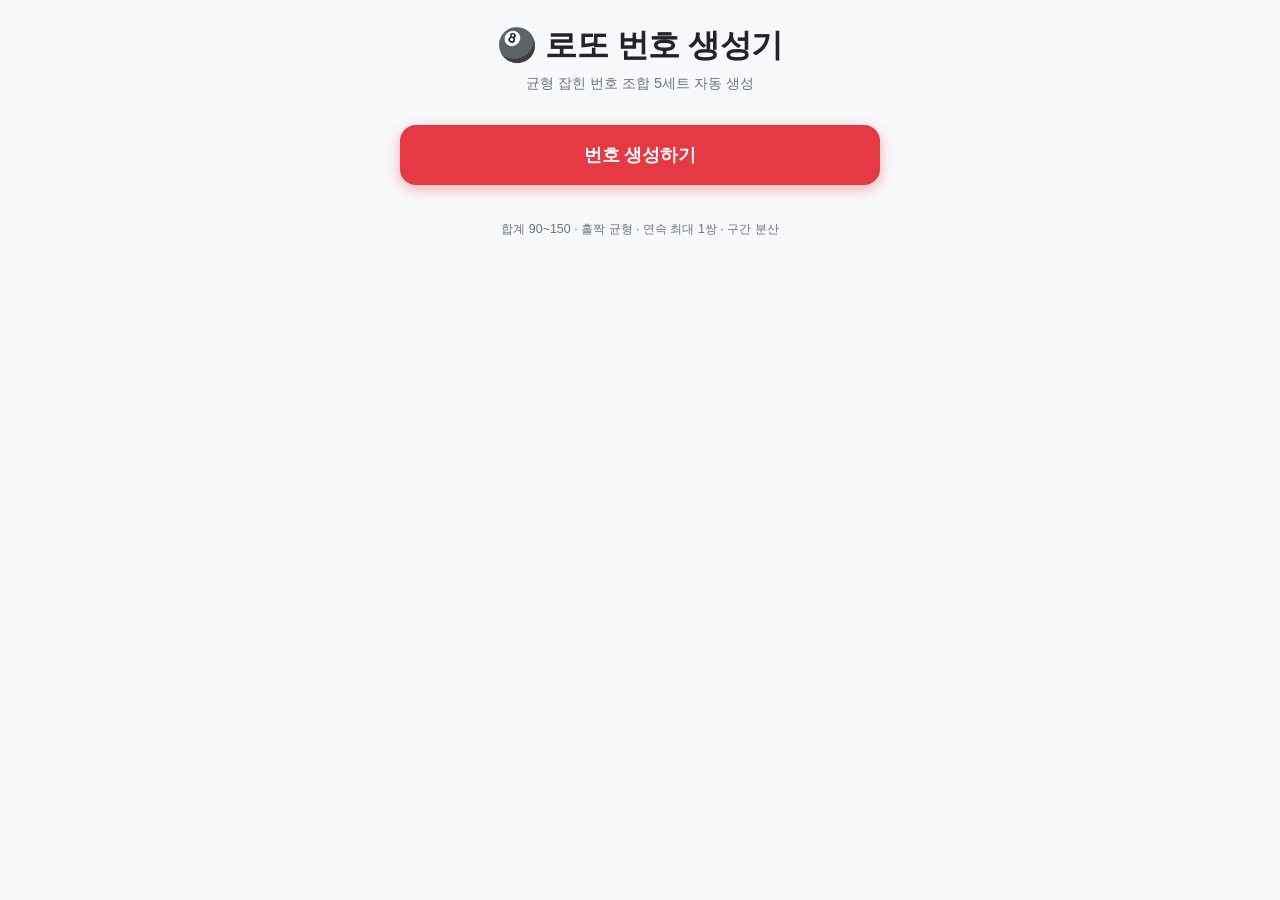
==== index.html @ da5956ac "모바일 친화적 로또 번호 생성기 웹 앱 구현 Python 로직을 JavaScript로 변환하고, 반응형 UI와 번호대별 색상 볼 디자인 적용  Co-Authored-By: Clau" ====
<!DOCTYPE html>
<html lang="ko">
<head>
  <meta charset="UTF-8" />
  <meta name="viewport" content="width=device-width, initial-scale=1.0" />
  <title>로또 번호 생성기</title>
  <link rel="stylesheet" href="style.css" />
</head>
<body>
  <div class="container">
    <header>
      <h1>🎱 로또 번호 생성기</h1>
      <p class="subtitle">균형 잡힌 번호 조합 5세트 자동 생성</p>
    </header>

    <main>
      <button id="generateBtn" class="btn-generate">번호 생성하기</button>

      <section id="results" class="results hidden">
        <div id="sets"></div>
        <button id="regenerateBtn" class="btn-regenerate">↺ 다시 생성</button>
      </section>
    </main>

    <footer>
      <p>합계 90~150 · 홀짝 균형 · 연속 최대 1쌍 · 구간 분산</p>
    </footer>
  </div>
  <script src="main.js"></script>
</body>
</html>
---- style.css ----
*, *::before, *::after {
  box-sizing: border-box;
  margin: 0;
  padding: 0;
}

:root {
  --primary: #e63946;
  --primary-dark: #c1121f;
  --bg: #f8f9fa;
  --card-bg: #ffffff;
  --text: #212529;
  --muted: #6c757d;
  --radius: 16px;
  --shadow: 0 4px 20px rgba(0, 0, 0, 0.08);
}

body {
  font-family: -apple-system, BlinkMacSystemFont, 'Segoe UI', Roboto, sans-serif;
  background: var(--bg);
  color: var(--text);
  min-height: 100vh;
  display: flex;
  align-items: flex-start;
  justify-content: center;
  padding: 24px 16px 40px;
}

.container {
  width: 100%;
  max-width: 480px;
}

header {
  text-align: center;
  margin-bottom: 32px;
}

h1 {
  font-size: clamp(1.6rem, 5vw, 2rem);
  font-weight: 800;
  letter-spacing: -0.5px;
  color: var(--text);
}

.subtitle {
  margin-top: 6px;
  font-size: 0.9rem;
  color: var(--muted);
}

.btn-generate {
  display: block;
  width: 100%;
  padding: 18px;
  background: var(--primary);
  color: #fff;
  border: none;
  border-radius: var(--radius);
  font-size: 1.1rem;
  font-weight: 700;
  cursor: pointer;
  transition: background 0.2s, transform 0.1s;
  box-shadow: 0 4px 14px rgba(230, 57, 70, 0.4);
}

.btn-generate:hover {
  background: var(--primary-dark);
}

.btn-generate:active {
  transform: scale(0.98);
}

.hidden {
  display: none;
}

.results {
  margin-top: 28px;
}

.set-card {
  background: var(--card-bg);
  border-radius: var(--radius);
  box-shadow: var(--shadow);
  padding: 20px;
  margin-bottom: 16px;
  animation: slideUp 0.3s ease both;
}

.set-card:nth-child(1) { animation-delay: 0.05s; }
.set-card:nth-child(2) { animation-delay: 0.10s; }
.set-card:nth-child(3) { animation-delay: 0.15s; }
.set-card:nth-child(4) { animation-delay: 0.20s; }
.set-card:nth-child(5) { animation-delay: 0.25s; }

@keyframes slideUp {
  from { opacity: 0; transform: translateY(16px); }
  to   { opacity: 1; transform: translateY(0); }
}

.set-label {
  font-size: 0.78rem;
  font-weight: 700;
  color: var(--primary);
  text-transform: uppercase;
  letter-spacing: 1px;
  margin-bottom: 14px;
}

.balls {
  display: flex;
  flex-wrap: wrap;
  gap: 10px;
}

.ball {
  width: 48px;
  height: 48px;
  border-radius: 50%;
  display: flex;
  align-items: center;
  justify-content: center;
  font-weight: 800;
  font-size: 1rem;
  color: #fff;
  flex-shrink: 0;
}

/* 로또 번호대별 색상 */
.ball.r1  { background: #f4a628; } /* 1-10  노랑 */
.ball.r2  { background: #4b89dc; } /* 11-20 파랑 */
.ball.r3  { background: #e63946; } /* 21-30 빨강 */
.ball.r4  { background: #666;    } /* 31-40 회색 */
.ball.r5  { background: #5cb85c; } /* 41-45 초록 */

.set-meta {
  margin-top: 12px;
  font-size: 0.78rem;
  color: var(--muted);
  display: flex;
  gap: 12px;
  flex-wrap: wrap;
}

.btn-regenerate {
  display: block;
  width: 100%;
  margin-top: 8px;
  padding: 14px;
  background: transparent;
  color: var(--primary);
  border: 2px solid var(--primary);
  border-radius: var(--radius);
  font-size: 1rem;
  font-weight: 700;
  cursor: pointer;
  transition: background 0.2s, color 0.2s;
}

.btn-regenerate:hover {
  background: var(--primary);
  color: #fff;
}

footer {
  text-align: center;
  margin-top: 36px;
  font-size: 0.78rem;
  color: var(--muted);
}
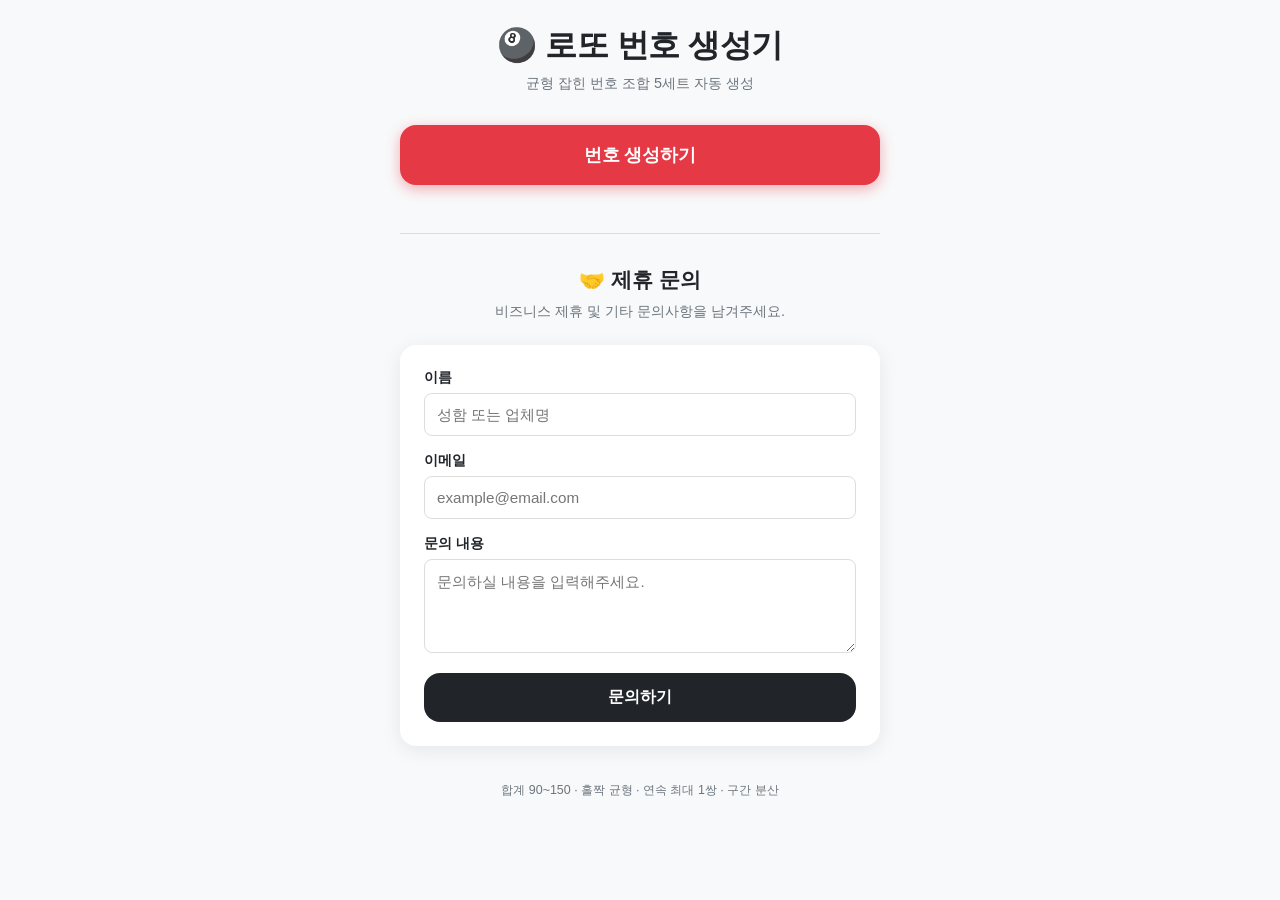
==== commit cf78b3da: "feat: add Formspree partnership inquiry form" ====
--- a/index.html
+++ b/index.html
@@ -22,6 +22,26 @@
       </section>
     </main>
 
+    <section class="inquiry-section">
+      <h3>🤝 제휴 문의</h3>
+      <p class="inquiry-desc">비즈니스 제휴 및 기타 문의사항을 남겨주세요.</p>
+      <form action="https://formspree.io/f/xpqbjagz" method="POST" class="inquiry-form">
+        <div class="form-group">
+          <label for="name">이름</label>
+          <input type="text" id="name" name="name" placeholder="성함 또는 업체명" required />
+        </div>
+        <div class="form-group">
+          <label for="email">이메일</label>
+          <input type="email" id="email" name="email" placeholder="example@email.com" required />
+        </div>
+        <div class="form-group">
+          <label for="message">문의 내용</label>
+          <textarea id="message" name="message" rows="4" placeholder="문의하실 내용을 입력해주세요." required></textarea>
+        </div>
+        <button type="submit" class="btn-submit">문의하기</button>
+      </form>
+    </section>
+
     <footer>
       <p>합계 90~150 · 홀짝 균형 · 연속 최대 1쌍 · 구간 분산</p>
     </footer>
--- a/style.css
+++ b/style.css
@@ -170,3 +170,76 @@
   font-size: 0.78rem;
   color: var(--muted);
 }
+
+/* 제휴 문의 섹션 스타일 */
+.inquiry-section {
+  margin-top: 48px;
+  padding-top: 32px;
+  border-top: 1px solid #ddd;
+}
+
+.inquiry-section h3 {
+  font-size: 1.3rem;
+  margin-bottom: 8px;
+  text-align: center;
+}
+
+.inquiry-desc {
+  font-size: 0.9rem;
+  color: var(--muted);
+  text-align: center;
+  margin-bottom: 24px;
+}
+
+.inquiry-form {
+  background: var(--card-bg);
+  padding: 24px;
+  border-radius: var(--radius);
+  box-shadow: var(--shadow);
+}
+
+.form-group {
+  margin-bottom: 16px;
+}
+
+.form-group label {
+  display: block;
+  font-size: 0.85rem;
+  font-weight: 600;
+  margin-bottom: 6px;
+  color: var(--text);
+}
+
+.form-group input,
+.form-group textarea {
+  width: 100%;
+  padding: 12px;
+  border: 1px solid #ddd;
+  border-radius: 8px;
+  font-family: inherit;
+  font-size: 0.95rem;
+  transition: border-color 0.2s;
+}
+
+.form-group input:focus,
+.form-group textarea:focus {
+  outline: none;
+  border-color: var(--primary);
+}
+
+.btn-submit {
+  width: 100%;
+  padding: 14px;
+  background: var(--text);
+  color: #fff;
+  border: none;
+  border-radius: var(--radius);
+  font-size: 1rem;
+  font-weight: 700;
+  cursor: pointer;
+  transition: opacity 0.2s;
+}
+
+.btn-submit:hover {
+  opacity: 0.9;
+}
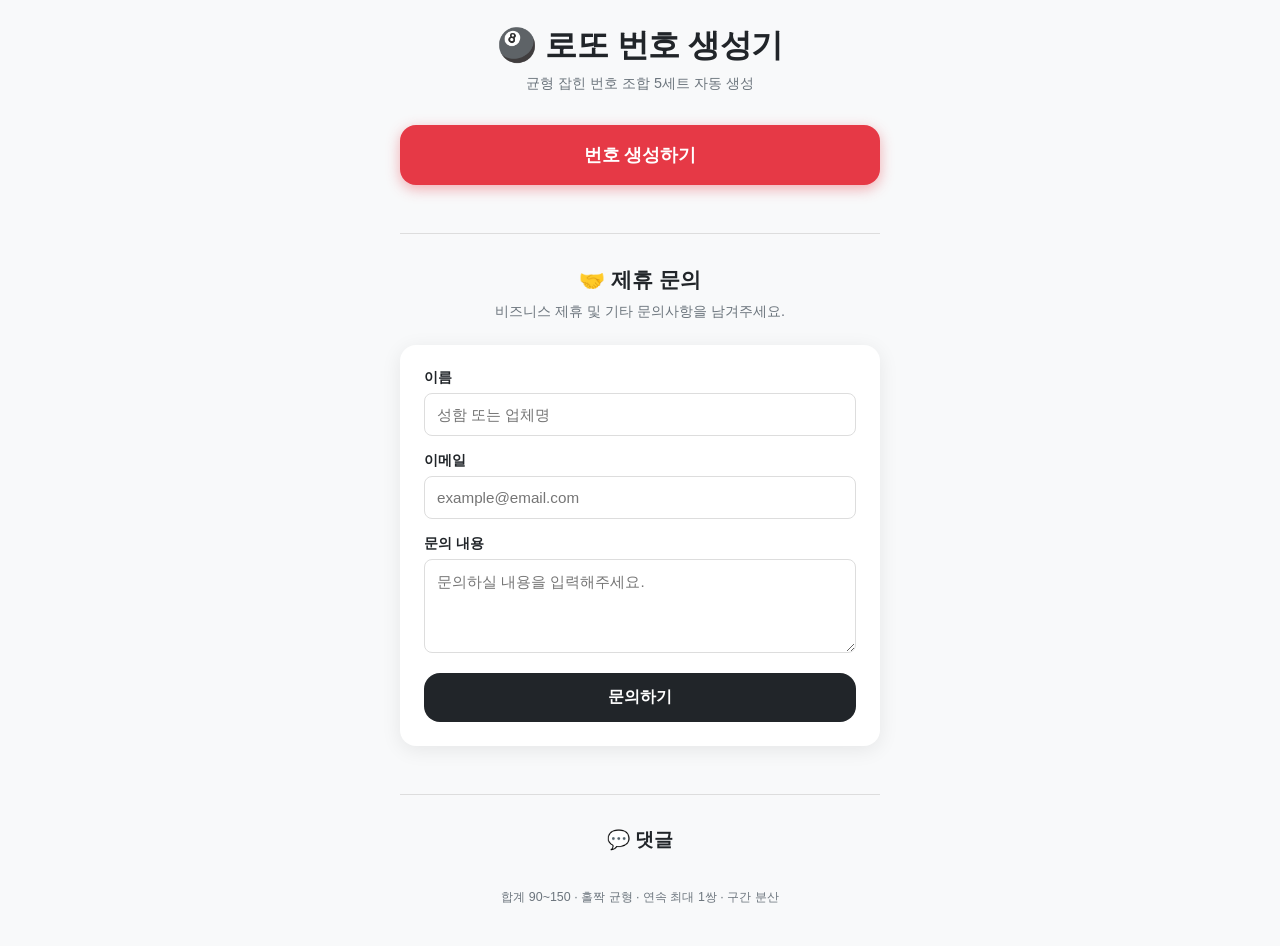
==== commit 32807212: "feat: add Disqus comments section" ====
--- a/index.html
+++ b/index.html
@@ -42,6 +42,29 @@
       </form>
     </section>
 
+    <section class="comments-section" style="margin-top: 48px; padding-top: 32px; border-top: 1px solid #ddd;">
+      <h3 style="text-align: center; margin-bottom: 24px;">💬 댓글</h3>
+      <div id="disqus_thread"></div>
+      <script>
+          /**
+          *  RECOMMENDED CONFIGURATION VARIABLES: EDIT AND UNCOMMENT THE SECTION BELOW TO INSERT DYNAMIC VALUES FROM YOUR PLATFORM OR CMS.
+          *  LEARN WHY DEFINING THESE VARIABLES IS IMPORTANT: https://disqus.com/admin/universalcode/#configuration-variables    */
+          /*
+          var disqus_config = function () {
+          this.page.url = PAGE_URL;  // Replace PAGE_URL with your page's canonical URL variable
+          this.page.identifier = PAGE_IDENTIFIER; // Replace PAGE_IDENTIFIER with your page's unique identifier variable
+          };
+          */
+          (function() { // DON'T EDIT BELOW THIS LINE
+          var d = document, s = d.createElement('script');
+          s.src = 'https://productbuilder-dyw90mxwxh.disqus.com/embed.js';
+          s.setAttribute('data-timestamp', +new Date());
+          (d.head || d.body).appendChild(s);
+          })();
+      </script>
+      <noscript>Please enable JavaScript to view the <a href="https://disqus.com/?ref_noscript">comments powered by Disqus.</a></noscript>
+    </section>
+
     <footer>
       <p>합계 90~150 · 홀짝 균형 · 연속 최대 1쌍 · 구간 분산</p>
     </footer>
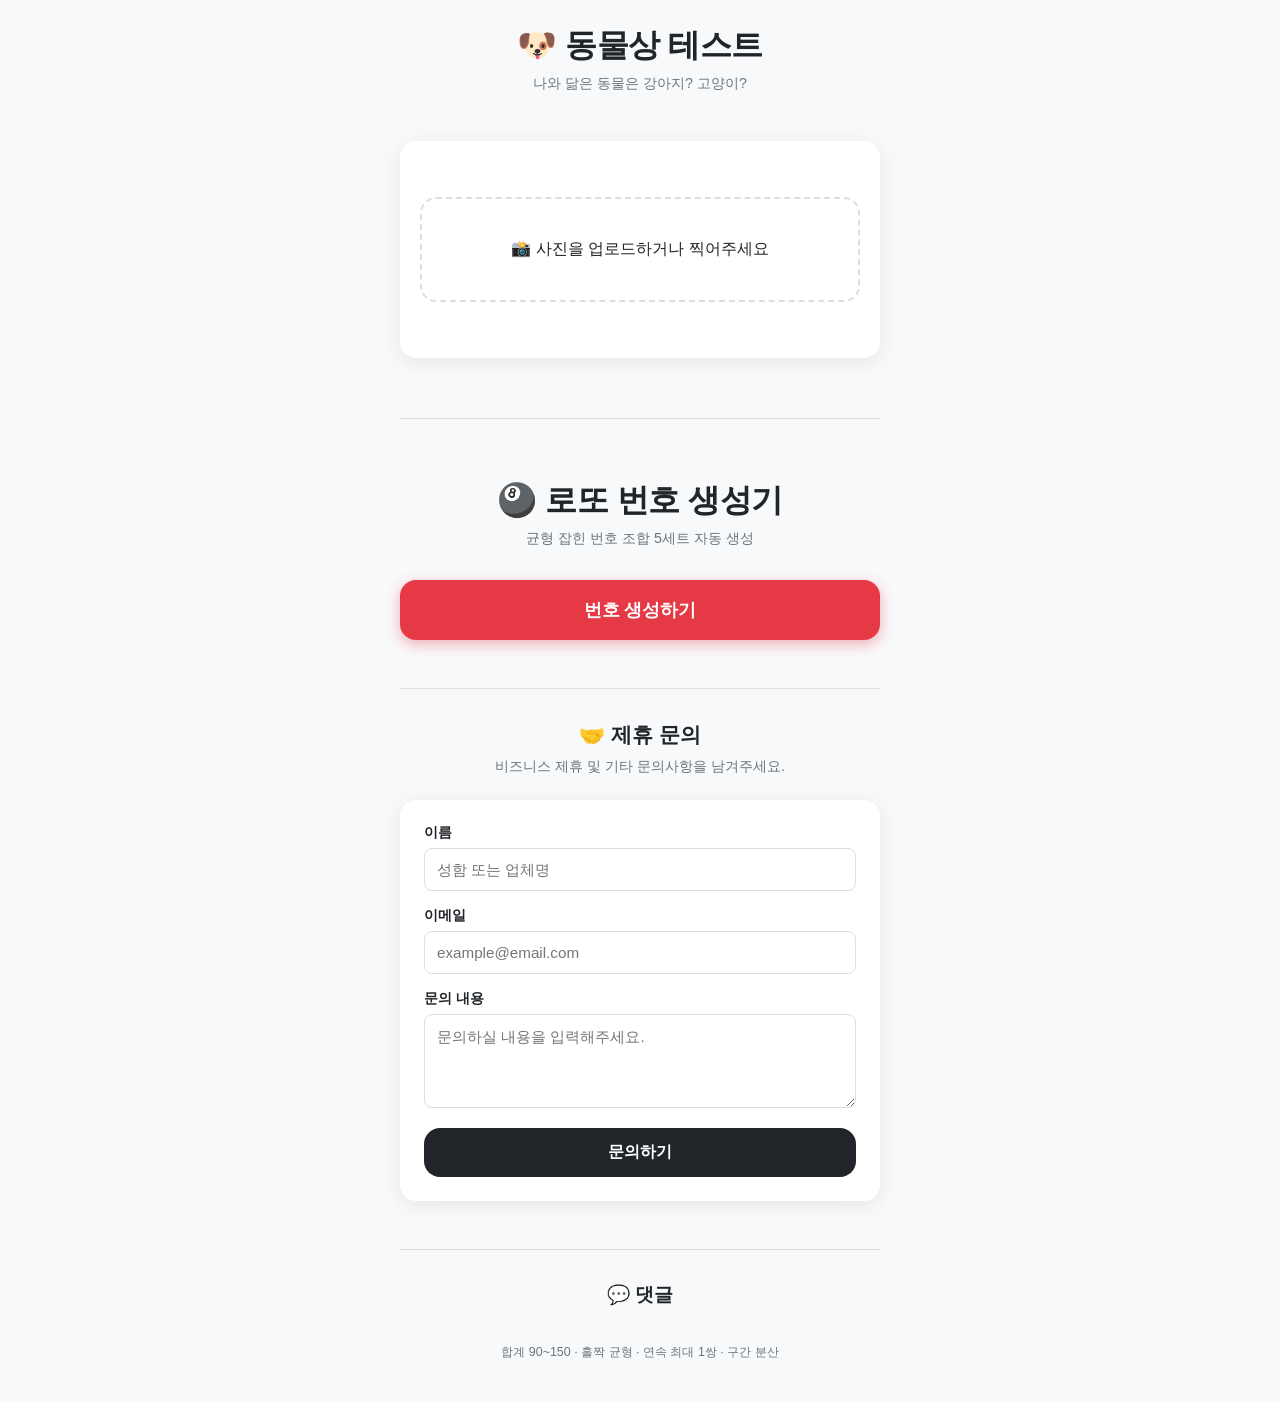
==== commit 1c920de3: "feat: add animal type test using Teachable Machine model" ====
--- a/index.html
+++ b/index.html
@@ -3,17 +3,83 @@
 <head>
   <meta charset="UTF-8" />
   <meta name="viewport" content="width=device-width, initial-scale=1.0" />
-  <title>로또 번호 생성기</title>
+  <title>동물상 테스트 & 로또 생성기</title>
   <link rel="stylesheet" href="style.css" />
+  <style>
+    /* 동물상 테스트 섹션 스타일 */
+    .animal-test-section {
+      margin-top: 48px;
+      padding: 32px 20px;
+      background: var(--card-bg);
+      border-radius: var(--radius);
+      box-shadow: var(--shadow);
+      text-align: center;
+    }
+    .upload-area {
+      margin: 24px 0;
+      padding: 40px;
+      border: 2px dashed #ddd;
+      border-radius: var(--radius);
+      cursor: pointer;
+      transition: border-color 0.2s;
+    }
+    .upload-area:hover {
+      border-color: var(--primary);
+    }
+    #image-preview {
+      max-width: 100%;
+      max-height: 300px;
+      border-radius: 8px;
+      display: none;
+      margin: 0 auto 20px;
+    }
+    .result-message {
+      font-size: 1.5rem;
+      font-weight: 800;
+      margin-top: 20px;
+      color: var(--primary);
+    }
+    .loading-spinner {
+      display: none;
+      margin: 20px auto;
+      width: 40px;
+      height: 40px;
+      border: 4px solid #f3f3f3;
+      border-top: 4px solid var(--primary);
+      border-radius: 50%;
+      animation: spin 1s linear infinite;
+    }
+    @keyframes spin {
+      0% { transform: rotate(0deg); }
+      100% { transform: rotate(360deg); }
+    }
+  </style>
 </head>
 <body>
   <div class="container">
     <header>
-      <h1>🎱 로또 번호 생성기</h1>
-      <p class="subtitle">균형 잡힌 번호 조합 5세트 자동 생성</p>
+      <h1>🐶 동물상 테스트</h1>
+      <p class="subtitle">나와 닮은 동물은 강아지? 고양이?</p>
     </header>
 
     <main>
+      <!-- 동물상 테스트 섹션 -->
+      <section class="animal-test-section">
+        <div class="upload-area" onclick="document.getElementById('file-input').click()">
+          <p id="upload-label">📸 사진을 업로드하거나 찍어주세요</p>
+          <input type="file" id="file-input" accept="image/*" style="display:none" onchange="handleImageUpload(event)">
+          <img id="image-preview" src="#" alt="Preview">
+        </div>
+        <div id="loading" class="loading-spinner"></div>
+        <div id="label-container" class="result-message"></div>
+      </section>
+
+      <hr style="margin: 60px 0; border: 0; border-top: 1px solid #ddd;">
+
+      <header>
+        <h1>🎱 로또 번호 생성기</h1>
+        <p class="subtitle">균형 잡힌 번호 조합 5세트 자동 생성</p>
+      </header>
       <button id="generateBtn" class="btn-generate">번호 생성하기</button>
 
       <section id="results" class="results hidden">
@@ -46,29 +112,67 @@
       <h3 style="text-align: center; margin-bottom: 24px;">💬 댓글</h3>
       <div id="disqus_thread"></div>
       <script>
-          /**
-          *  RECOMMENDED CONFIGURATION VARIABLES: EDIT AND UNCOMMENT THE SECTION BELOW TO INSERT DYNAMIC VALUES FROM YOUR PLATFORM OR CMS.
-          *  LEARN WHY DEFINING THESE VARIABLES IS IMPORTANT: https://disqus.com/admin/universalcode/#configuration-variables    */
-          /*
-          var disqus_config = function () {
-          this.page.url = PAGE_URL;  // Replace PAGE_URL with your page's canonical URL variable
-          this.page.identifier = PAGE_IDENTIFIER; // Replace PAGE_IDENTIFIER with your page's unique identifier variable
-          };
-          */
-          (function() { // DON'T EDIT BELOW THIS LINE
+          (function() {
           var d = document, s = d.createElement('script');
           s.src = 'https://productbuilder-dyw90mxwxh.disqus.com/embed.js';
           s.setAttribute('data-timestamp', +new Date());
           (d.head || d.body).appendChild(s);
           })();
       </script>
-      <noscript>Please enable JavaScript to view the <a href="https://disqus.com/?ref_noscript">comments powered by Disqus.</a></noscript>
     </section>
 
     <footer>
       <p>합계 90~150 · 홀짝 균형 · 연속 최대 1쌍 · 구간 분산</p>
     </footer>
   </div>
+
+  <!-- Teachable Machine Scripts -->
+  <script src="https://cdn.jsdelivr.net/npm/@tensorflow/tfjs@latest/dist/tf.min.js"></script>
+  <script src="https://cdn.jsdelivr.net/npm/@teachablemachine/image@latest/dist/teachablemachine-image.min.js"></script>
+  <script>
+    const URL = "https://teachablemachine.withgoogle.com/models/D3tN8Adax/";
+    let model, labelContainer, maxPredictions;
+
+    async function init() {
+      const modelURL = URL + "model.json";
+      const metadataURL = URL + "metadata.json";
+      model = await tmImage.load(modelURL, metadataURL);
+      maxPredictions = model.getTotalClasses();
+      labelContainer = document.getElementById("label-container");
+    }
+
+    async function handleImageUpload(event) {
+      const file = event.target.files[0];
+      if (!file) return;
+
+      const reader = new FileReader();
+      reader.onload = async function(e) {
+        const img = document.getElementById('image-preview');
+        img.src = e.target.result;
+        img.style.display = 'block';
+        document.getElementById('upload-label').style.display = 'none';
+        
+        document.getElementById('loading').style.display = 'block';
+        labelContainer.innerHTML = "";
+        
+        if (!model) await init();
+        await predict(img);
+        document.getElementById('loading').style.display = 'none';
+      };
+      reader.readAsDataURL(file);
+    }
+
+    async function predict(imageElement) {
+      const prediction = await model.predict(imageElement);
+      prediction.sort((a, b) => b.probability - a.probability);
+      
+      const result = prediction[0].className;
+      const prob = Math.round(prediction[0].probability * 100);
+      
+      let emoji = (result === '강아지' || result === 'dog') ? '🐶' : '🐱';
+      labelContainer.innerHTML = `${emoji} 당신은 ${prob}% 확률로 ${result}상입니다!`;
+    }
+  </script>
   <script src="main.js"></script>
 </body>
 </html>
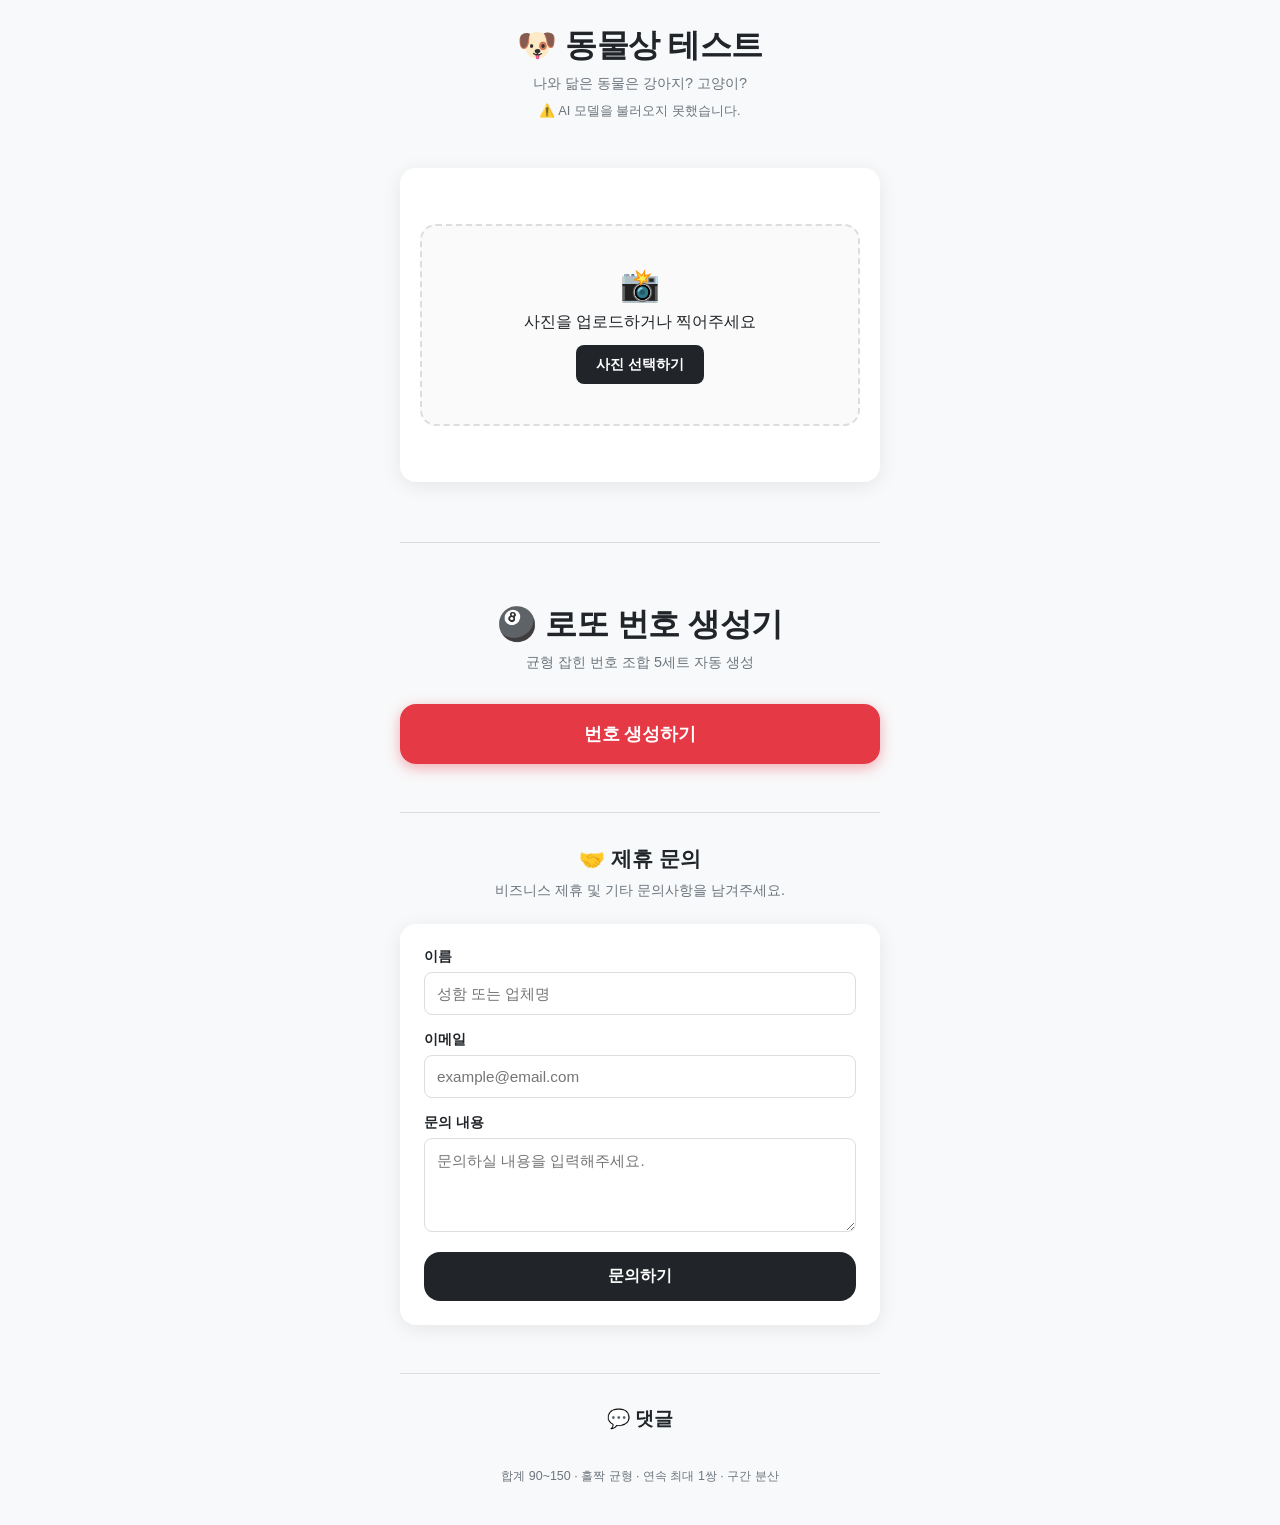
==== commit 9c643762: "perf: preload AI model and improve animal test UI with photo selection" ====
--- a/index.html
+++ b/index.html
@@ -21,10 +21,23 @@
       border: 2px dashed #ddd;
       border-radius: var(--radius);
       cursor: pointer;
-      transition: border-color 0.2s;
+      transition: all 0.2s;
+      background: #fafafa;
+      position: relative;
     }
     .upload-area:hover {
       border-color: var(--primary);
+      background: #fff5f5;
+    }
+    .btn-select-photo {
+      display: inline-block;
+      margin-top: 12px;
+      padding: 10px 20px;
+      background: var(--text);
+      color: #fff;
+      border-radius: 8px;
+      font-weight: 600;
+      font-size: 0.9rem;
     }
     #image-preview {
       max-width: 100%;
@@ -38,6 +51,11 @@
       font-weight: 800;
       margin-top: 20px;
       color: var(--primary);
+    }
+    .model-status {
+      font-size: 0.8rem;
+      color: var(--muted);
+      margin-top: 10px;
     }
     .loading-spinner {
       display: none;
@@ -60,13 +78,18 @@
     <header>
       <h1>🐶 동물상 테스트</h1>
       <p class="subtitle">나와 닮은 동물은 강아지? 고양이?</p>
+      <div id="model-status" class="model-status">AI 모델을 준비하고 있습니다...</div>
     </header>
 
     <main>
       <!-- 동물상 테스트 섹션 -->
       <section class="animal-test-section">
-        <div class="upload-area" onclick="document.getElementById('file-input').click()">
-          <p id="upload-label">📸 사진을 업로드하거나 찍어주세요</p>
+        <div class="upload-area" id="upload-area" onclick="document.getElementById('file-input').click()">
+          <div id="upload-content">
+            <p style="font-size: 2rem; margin-bottom: 8px;">📸</p>
+            <p>사진을 업로드하거나 찍어주세요</p>
+            <span class="btn-select-photo">사진 선택하기</span>
+          </div>
           <input type="file" id="file-input" accept="image/*" style="display:none" onchange="handleImageUpload(event)">
           <img id="image-preview" src="#" alt="Preview">
         </div>
@@ -131,15 +154,29 @@
   <script src="https://cdn.jsdelivr.net/npm/@teachablemachine/image@latest/dist/teachablemachine-image.min.js"></script>
   <script>
     const URL = "https://teachablemachine.withgoogle.com/models/D3tN8Adax/";
-    let model, labelContainer, maxPredictions;
-
+    let model, maxPredictions;
+
+    // 페이지 로드 시 모델 미리 로드
     async function init() {
-      const modelURL = URL + "model.json";
-      const metadataURL = URL + "metadata.json";
-      model = await tmImage.load(modelURL, metadataURL);
-      maxPredictions = model.getTotalClasses();
-      labelContainer = document.getElementById("label-container");
-    }
+      try {
+        const modelURL = URL + "model.json";
+        const metadataURL = URL + "metadata.json";
+        model = await tmImage.load(modelURL, metadataURL);
+        maxPredictions = model.getTotalClasses();
+        const statusEl = document.getElementById('model-status');
+        if (statusEl) {
+          statusEl.innerHTML = "✅ AI 모델 준비 완료";
+          statusEl.style.color = "#5cb85c";
+        }
+      } catch (e) {
+        console.error("모델 로딩 실패:", e);
+        const statusEl = document.getElementById('model-status');
+        if (statusEl) statusEl.innerHTML = "⚠️ AI 모델을 불러오지 못했습니다.";
+      }
+    }
+    
+    // 즉시 실행
+    init();
 
     async function handleImageUpload(event) {
       const file = event.target.files[0];
@@ -150,14 +187,25 @@
         const img = document.getElementById('image-preview');
         img.src = e.target.result;
         img.style.display = 'block';
-        document.getElementById('upload-label').style.display = 'none';
+        document.getElementById('upload-content').style.display = 'none';
         
         document.getElementById('loading').style.display = 'block';
-        labelContainer.innerHTML = "";
+        document.getElementById("label-container").innerHTML = "";
         
-        if (!model) await init();
-        await predict(img);
-        document.getElementById('loading').style.display = 'none';
+        // 모델이 아직 로딩 중이라면 대기
+        if (!model) {
+          document.getElementById("label-container").innerHTML = "모델 로딩 중...";
+          let checkInterval = setInterval(async () => {
+            if (model) {
+              clearInterval(checkInterval);
+              await predict(img);
+              document.getElementById('loading').style.display = 'none';
+            }
+          }, 500);
+        } else {
+          await predict(img);
+          document.getElementById('loading').style.display = 'none';
+        }
       };
       reader.readAsDataURL(file);
     }
@@ -170,7 +218,7 @@
       const prob = Math.round(prediction[0].probability * 100);
       
       let emoji = (result === '강아지' || result === 'dog') ? '🐶' : '🐱';
-      labelContainer.innerHTML = `${emoji} 당신은 ${prob}% 확률로 ${result}상입니다!`;
+      document.getElementById("label-container").innerHTML = `${emoji} 당신은 ${prob}% 확률로 ${result}상입니다!`;
     }
   </script>
   <script src="main.js"></script>
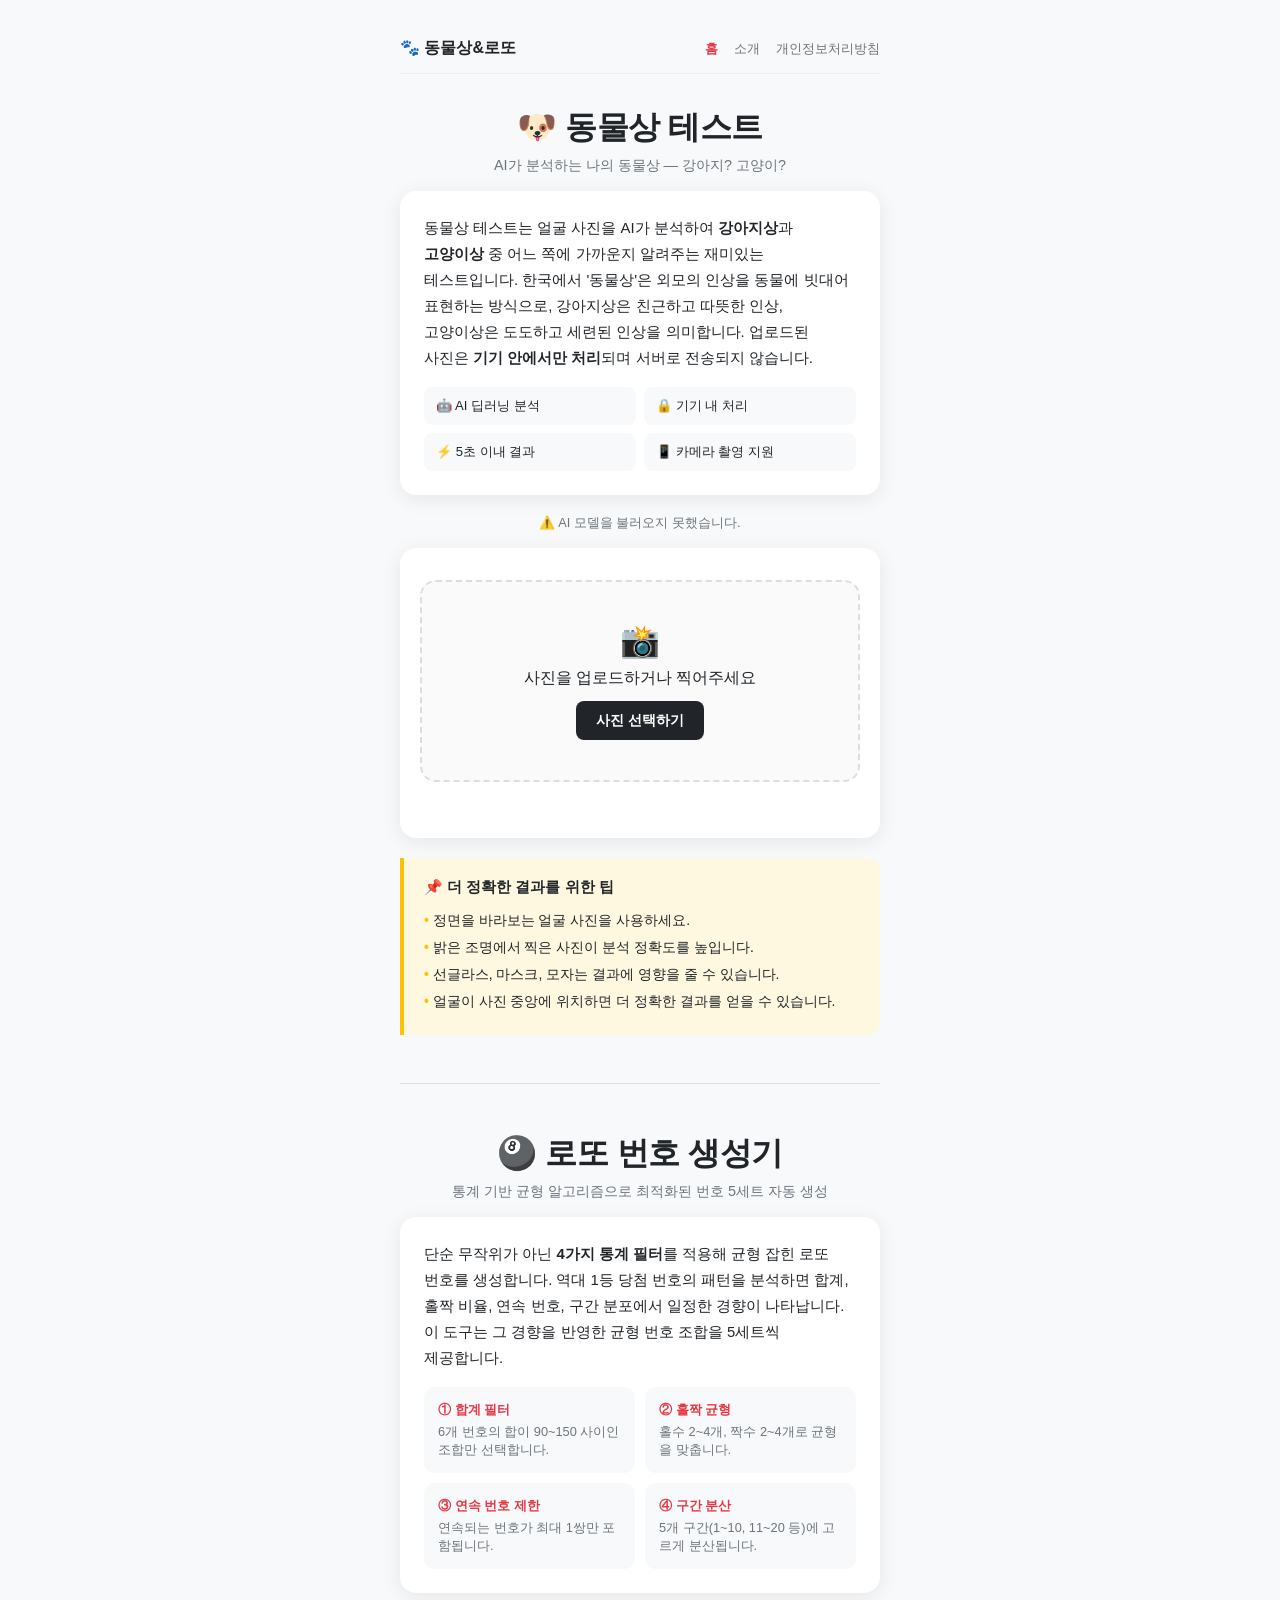
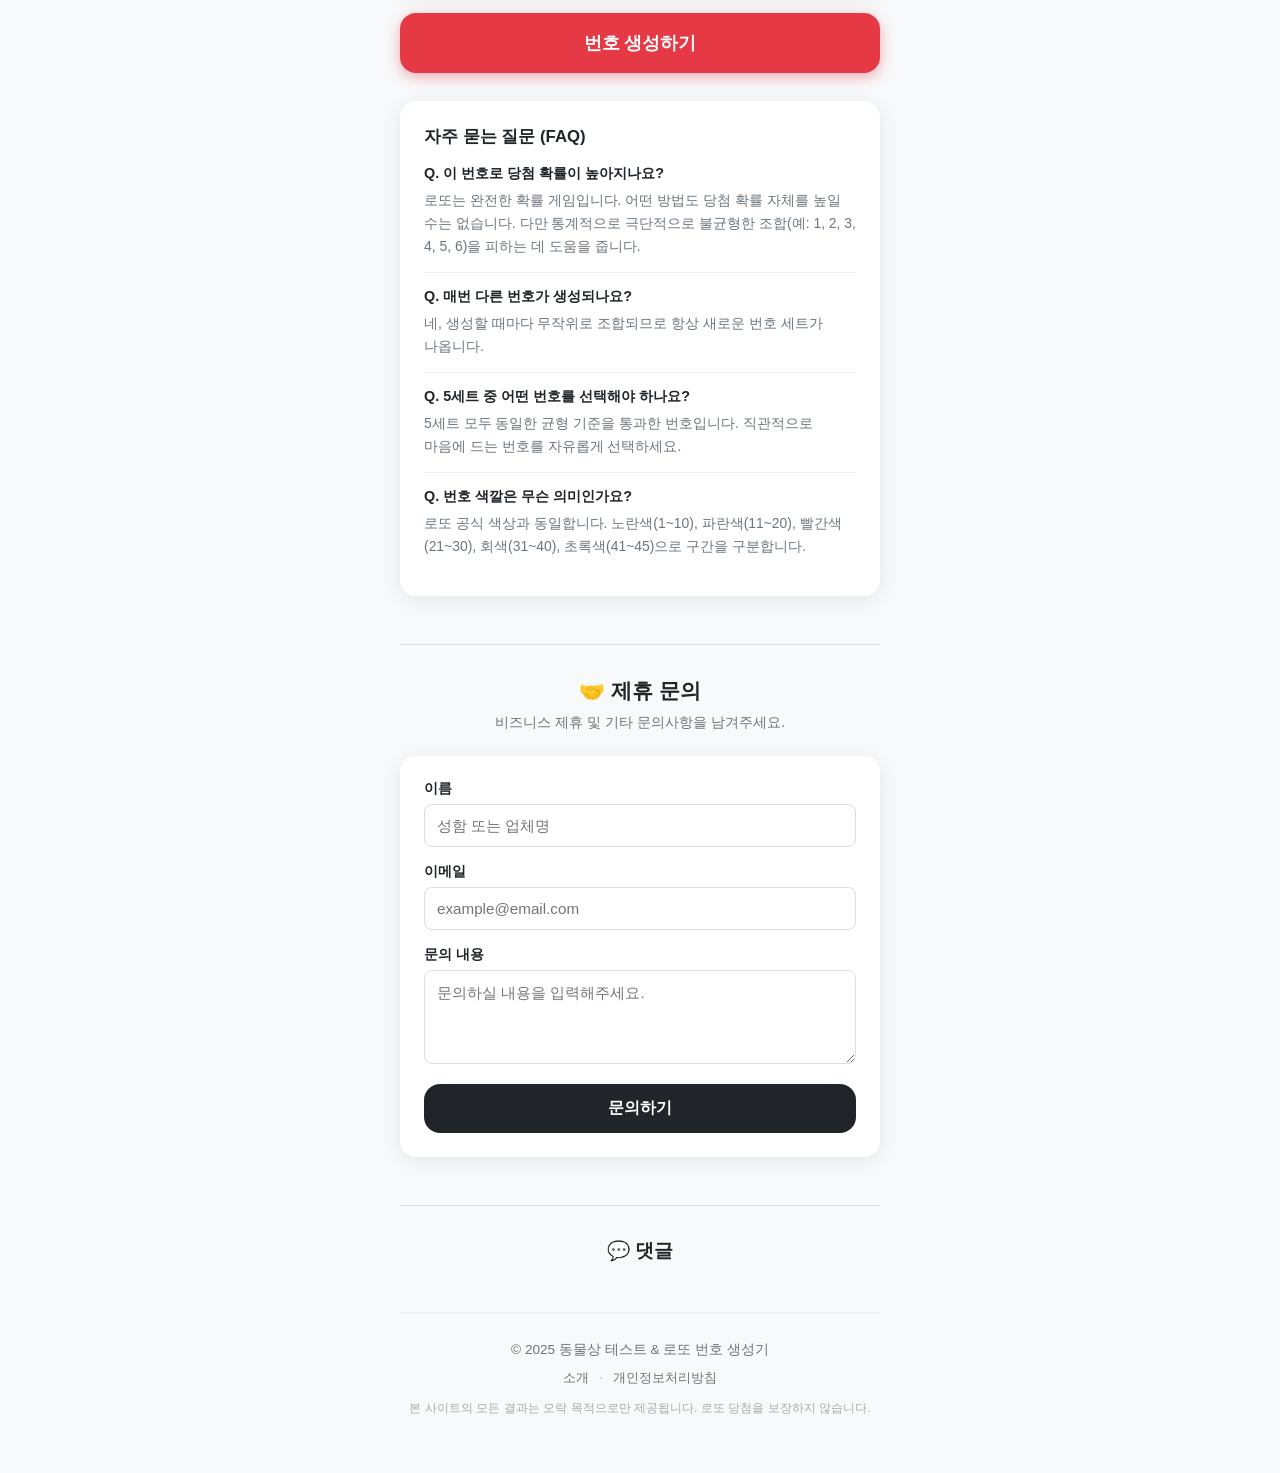
==== commit 7744abfd: "애드센스 승인 최적화: 필수 페이지 및 콘텐츠 강화 - 개인정보처리방침(privacy.html), 소개(about.html) 페이지 추가 - SEO 메타태그, og:url, Goo" ====
--- a/index.html
+++ b/index.html
@@ -1,116 +1,145 @@
 <!DOCTYPE html>
 <html lang="ko">
 <head>
+  <script async src="https://pagead2.googlesyndication.com/pagead/js/adsbygoogle.js?client=ca-pub-4825324689294427"
+     crossorigin="anonymous"></script>
   <meta charset="UTF-8" />
   <meta name="viewport" content="width=device-width, initial-scale=1.0" />
-  <title>동물상 테스트 & 로또 생성기</title>
+  <meta name="description" content="AI가 사진을 분석해 강아지상·고양이상을 알려주는 동물상 테스트와 통계 기반 균형 알고리즘 로또 번호 생성기를 무료로 제공합니다." />
+  <meta name="keywords" content="동물상 테스트, 동물상 AI, 강아지상, 고양이상, 로또 번호 생성기, 로또 번호, 균형 로또, 무료 테스트" />
+  <meta property="og:title" content="동물상 테스트 & 로또 번호 생성기 | 무료 AI 도구" />
+  <meta property="og:description" content="AI로 나의 동물상을 알아보고, 균형 잡힌 로또 번호도 생성해보세요. 무료, 빠른 분석." />
+  <meta property="og:type" content="website" />
+  <meta property="og:url" content="https://product-builder-lecture-ag8.pages.dev/" />
+  <meta property="og:locale" content="ko_KR" />
+  <meta name="google-site-verification" content="loiS_NBCbBmBO0O27O108t8lVAdmq6ZaS9ypyjbzH5A" />
+  <title>동물상 테스트 & 로또 번호 생성기 | 무료 AI 도구</title>
+  <link rel="icon" href="data:image/svg+xml,<svg xmlns='http://www.w3.org/2000/svg' viewBox='0 0 100 100'><text y='.9em' font-size='90'>🐾</text></svg>" />
   <link rel="stylesheet" href="style.css" />
-  <style>
-    /* 동물상 테스트 섹션 스타일 */
-    .animal-test-section {
-      margin-top: 48px;
-      padding: 32px 20px;
-      background: var(--card-bg);
-      border-radius: var(--radius);
-      box-shadow: var(--shadow);
-      text-align: center;
-    }
-    .upload-area {
-      margin: 24px 0;
-      padding: 40px;
-      border: 2px dashed #ddd;
-      border-radius: var(--radius);
-      cursor: pointer;
-      transition: all 0.2s;
-      background: #fafafa;
-      position: relative;
-    }
-    .upload-area:hover {
-      border-color: var(--primary);
-      background: #fff5f5;
-    }
-    .btn-select-photo {
-      display: inline-block;
-      margin-top: 12px;
-      padding: 10px 20px;
-      background: var(--text);
-      color: #fff;
-      border-radius: 8px;
-      font-weight: 600;
-      font-size: 0.9rem;
-    }
-    #image-preview {
-      max-width: 100%;
-      max-height: 300px;
-      border-radius: 8px;
-      display: none;
-      margin: 0 auto 20px;
-    }
-    .result-message {
-      font-size: 1.5rem;
-      font-weight: 800;
-      margin-top: 20px;
-      color: var(--primary);
-    }
-    .model-status {
-      font-size: 0.8rem;
-      color: var(--muted);
-      margin-top: 10px;
-    }
-    .loading-spinner {
-      display: none;
-      margin: 20px auto;
-      width: 40px;
-      height: 40px;
-      border: 4px solid #f3f3f3;
-      border-top: 4px solid var(--primary);
-      border-radius: 50%;
-      animation: spin 1s linear infinite;
-    }
-    @keyframes spin {
-      0% { transform: rotate(0deg); }
-      100% { transform: rotate(360deg); }
-    }
-  </style>
 </head>
 <body>
   <div class="container">
-    <header>
+
+    <nav class="site-nav">
+      <a href="index.html" class="nav-logo">🐾 동물상&amp;로또</a>
+      <ul class="nav-links">
+        <li><a href="index.html" class="active">홈</a></li>
+        <li><a href="about.html">소개</a></li>
+        <li><a href="privacy.html">개인정보처리방침</a></li>
+      </ul>
+    </nav>
+
+    <!-- ===== 동물상 테스트 ===== -->
+    <section class="tool-header">
       <h1>🐶 동물상 테스트</h1>
-      <p class="subtitle">나와 닮은 동물은 강아지? 고양이?</p>
-      <div id="model-status" class="model-status">AI 모델을 준비하고 있습니다...</div>
-    </header>
+      <p class="subtitle">AI가 분석하는 나의 동물상 — 강아지? 고양이?</p>
+    </section>
+
+    <section class="tool-intro-box">
+      <p class="tool-desc">
+        동물상 테스트는 얼굴 사진을 AI가 분석하여 <strong>강아지상</strong>과 <strong>고양이상</strong> 중 어느 쪽에
+        가까운지 알려주는 재미있는 테스트입니다. 한국에서 '동물상'은 외모의 인상을 동물에 빗대어 표현하는 방식으로,
+        강아지상은 친근하고 따뜻한 인상, 고양이상은 도도하고 세련된 인상을 의미합니다.
+        업로드된 사진은 <strong>기기 안에서만 처리</strong>되며 서버로 전송되지 않습니다.
+      </p>
+      <div class="feature-grid">
+        <div class="feature-item">🤖 AI 딥러닝 분석</div>
+        <div class="feature-item">🔒 기기 내 처리</div>
+        <div class="feature-item">⚡ 5초 이내 결과</div>
+        <div class="feature-item">📱 카메라 촬영 지원</div>
+      </div>
+    </section>
+
+    <div id="model-status" class="model-status">AI 모델을 준비하고 있습니다...</div>
+
+    <section class="animal-test-section">
+      <div class="upload-area" id="upload-area" onclick="document.getElementById('file-input').click()">
+        <div id="upload-content">
+          <p style="font-size: 2rem; margin-bottom: 8px;">📸</p>
+          <p>사진을 업로드하거나 찍어주세요</p>
+          <span class="btn-select-photo">사진 선택하기</span>
+        </div>
+        <input type="file" id="file-input" accept="image/*" style="display:none" onchange="handleImageUpload(event)">
+        <img id="image-preview" src="#" alt="업로드한 얼굴 사진 미리보기">
+      </div>
+      <div id="loading" class="loading-spinner"></div>
+      <div id="label-container" class="result-message"></div>
+      <div id="result-explain" class="result-explain"></div>
+    </section>
+
+    <section class="tips-box">
+      <h3>📌 더 정확한 결과를 위한 팁</h3>
+      <ul>
+        <li>정면을 바라보는 얼굴 사진을 사용하세요.</li>
+        <li>밝은 조명에서 찍은 사진이 분석 정확도를 높입니다.</li>
+        <li>선글라스, 마스크, 모자는 결과에 영향을 줄 수 있습니다.</li>
+        <li>얼굴이 사진 중앙에 위치하면 더 정확한 결과를 얻을 수 있습니다.</li>
+      </ul>
+    </section>
+
+    <hr class="section-divider" />
+
+    <!-- ===== 로또 번호 생성기 ===== -->
+    <section class="tool-header">
+      <h1>🎱 로또 번호 생성기</h1>
+      <p class="subtitle">통계 기반 균형 알고리즘으로 최적화된 번호 5세트 자동 생성</p>
+    </section>
+
+    <section class="tool-intro-box">
+      <p class="tool-desc">
+        단순 무작위가 아닌 <strong>4가지 통계 필터</strong>를 적용해 균형 잡힌 로또 번호를 생성합니다.
+        역대 1등 당첨 번호의 패턴을 분석하면 합계, 홀짝 비율, 연속 번호, 구간 분포에서 일정한 경향이 나타납니다.
+        이 도구는 그 경향을 반영한 균형 번호 조합을 5세트씩 제공합니다.
+      </p>
+      <div class="algorithm-grid">
+        <div class="algo-card">
+          <strong>① 합계 필터</strong>
+          <p>6개 번호의 합이 90~150 사이인 조합만 선택합니다.</p>
+        </div>
+        <div class="algo-card">
+          <strong>② 홀짝 균형</strong>
+          <p>홀수 2~4개, 짝수 2~4개로 균형을 맞춥니다.</p>
+        </div>
+        <div class="algo-card">
+          <strong>③ 연속 번호 제한</strong>
+          <p>연속되는 번호가 최대 1쌍만 포함됩니다.</p>
+        </div>
+        <div class="algo-card">
+          <strong>④ 구간 분산</strong>
+          <p>5개 구간(1~10, 11~20 등)에 고르게 분산됩니다.</p>
+        </div>
+      </div>
+    </section>
 
     <main>
-      <!-- 동물상 테스트 섹션 -->
-      <section class="animal-test-section">
-        <div class="upload-area" id="upload-area" onclick="document.getElementById('file-input').click()">
-          <div id="upload-content">
-            <p style="font-size: 2rem; margin-bottom: 8px;">📸</p>
-            <p>사진을 업로드하거나 찍어주세요</p>
-            <span class="btn-select-photo">사진 선택하기</span>
-          </div>
-          <input type="file" id="file-input" accept="image/*" style="display:none" onchange="handleImageUpload(event)">
-          <img id="image-preview" src="#" alt="Preview">
-        </div>
-        <div id="loading" class="loading-spinner"></div>
-        <div id="label-container" class="result-message"></div>
-      </section>
-
-      <hr style="margin: 60px 0; border: 0; border-top: 1px solid #ddd;">
-
-      <header>
-        <h1>🎱 로또 번호 생성기</h1>
-        <p class="subtitle">균형 잡힌 번호 조합 5세트 자동 생성</p>
-      </header>
       <button id="generateBtn" class="btn-generate">번호 생성하기</button>
-
       <section id="results" class="results hidden">
         <div id="sets"></div>
         <button id="regenerateBtn" class="btn-regenerate">↺ 다시 생성</button>
       </section>
     </main>
 
+    <section class="faq-section">
+      <h3>자주 묻는 질문 (FAQ)</h3>
+      <div class="faq-item">
+        <p class="faq-q">Q. 이 번호로 당첨 확률이 높아지나요?</p>
+        <p class="faq-a">로또는 완전한 확률 게임입니다. 어떤 방법도 당첨 확률 자체를 높일 수는 없습니다. 다만 통계적으로 극단적으로 불균형한 조합(예: 1, 2, 3, 4, 5, 6)을 피하는 데 도움을 줍니다.</p>
+      </div>
+      <div class="faq-item">
+        <p class="faq-q">Q. 매번 다른 번호가 생성되나요?</p>
+        <p class="faq-a">네, 생성할 때마다 무작위로 조합되므로 항상 새로운 번호 세트가 나옵니다.</p>
+      </div>
+      <div class="faq-item">
+        <p class="faq-q">Q. 5세트 중 어떤 번호를 선택해야 하나요?</p>
+        <p class="faq-a">5세트 모두 동일한 균형 기준을 통과한 번호입니다. 직관적으로 마음에 드는 번호를 자유롭게 선택하세요.</p>
+      </div>
+      <div class="faq-item">
+        <p class="faq-q">Q. 번호 색깔은 무슨 의미인가요?</p>
+        <p class="faq-a">로또 공식 색상과 동일합니다. 노란색(1~10), 파란색(11~20), 빨간색(21~30), 회색(31~40), 초록색(41~45)으로 구간을 구분합니다.</p>
+      </div>
+    </section>
+
+    <!-- ===== 제휴 문의 ===== -->
     <section class="inquiry-section">
       <h3>🤝 제휴 문의</h3>
       <p class="inquiry-desc">비즈니스 제휴 및 기타 문의사항을 남겨주세요.</p>
@@ -131,32 +160,37 @@
       </form>
     </section>
 
-    <section class="comments-section" style="margin-top: 48px; padding-top: 32px; border-top: 1px solid #ddd;">
-      <h3 style="text-align: center; margin-bottom: 24px;">💬 댓글</h3>
+    <!-- ===== 댓글 ===== -->
+    <section class="comments-section">
+      <h3>💬 댓글</h3>
       <div id="disqus_thread"></div>
       <script>
-          (function() {
+        (function() {
           var d = document, s = d.createElement('script');
           s.src = 'https://productbuilder-dyw90mxwxh.disqus.com/embed.js';
           s.setAttribute('data-timestamp', +new Date());
           (d.head || d.body).appendChild(s);
-          })();
+        })();
       </script>
     </section>
 
     <footer>
-      <p>합계 90~150 · 홀짝 균형 · 연속 최대 1쌍 · 구간 분산</p>
+      <p class="footer-copy">© 2025 동물상 테스트 &amp; 로또 번호 생성기</p>
+      <nav class="footer-nav">
+        <a href="about.html">소개</a>
+        <span aria-hidden="true">·</span>
+        <a href="privacy.html">개인정보처리방침</a>
+      </nav>
+      <p class="footer-disclaimer">본 사이트의 모든 결과는 오락 목적으로만 제공됩니다. 로또 당첨을 보장하지 않습니다.</p>
     </footer>
   </div>
 
-  <!-- Teachable Machine Scripts -->
   <script src="https://cdn.jsdelivr.net/npm/@tensorflow/tfjs@latest/dist/tf.min.js"></script>
   <script src="https://cdn.jsdelivr.net/npm/@teachablemachine/image@latest/dist/teachablemachine-image.min.js"></script>
   <script>
     const URL = "https://teachablemachine.withgoogle.com/models/D3tN8Adax/";
     let model, maxPredictions;
 
-    // 페이지 로드 시 모델 미리 로드
     async function init() {
       try {
         const modelURL = URL + "model.json";
@@ -174,8 +208,7 @@
         if (statusEl) statusEl.innerHTML = "⚠️ AI 모델을 불러오지 못했습니다.";
       }
     }
-    
-    // 즉시 실행
+
     init();
 
     async function handleImageUpload(event) {
@@ -188,11 +221,11 @@
         img.src = e.target.result;
         img.style.display = 'block';
         document.getElementById('upload-content').style.display = 'none';
-        
+
         document.getElementById('loading').style.display = 'block';
         document.getElementById("label-container").innerHTML = "";
-        
-        // 모델이 아직 로딩 중이라면 대기
+        document.getElementById("result-explain").style.display = 'none';
+
         if (!model) {
           document.getElementById("label-container").innerHTML = "모델 로딩 중...";
           let checkInterval = setInterval(async () => {
@@ -213,12 +246,36 @@
     async function predict(imageElement) {
       const prediction = await model.predict(imageElement);
       prediction.sort((a, b) => b.probability - a.probability);
-      
+
       const result = prediction[0].className;
       const prob = Math.round(prediction[0].probability * 100);
-      
-      let emoji = (result === '강아지' || result === 'dog') ? '🐶' : '🐱';
-      document.getElementById("label-container").innerHTML = `${emoji} 당신은 ${prob}% 확률로 ${result}상입니다!`;
+
+      const isDog = result === '강아지' || result === 'dog';
+      const emoji = isDog ? '🐶' : '🐱';
+
+      const explainEl = document.getElementById("result-explain");
+      const labelEl = document.getElementById("label-container");
+
+      labelEl.innerHTML = `${emoji} 당신은 ${prob}% 확률로 ${isDog ? '강아지' : '고양이'}상입니다!`;
+
+      const explanations = {
+        dog: [
+          "초롱초롱한 눈망울과 다정한 분위기를 가지셨네요! 보는 사람마저 기분 좋게 만드는 긍정 에너지가 넘쳐납니다. 누구에게나 사랑받는 '인싸' 기질이 다분하시군요!",
+          "충성심 강하고 정이 많은 강아지처럼, 주변 사람들을 잘 챙기는 따뜻한 마음씨의 소유자시네요. 꼬리를 살랑이는 강아지처럼 귀여운 매력이 뿜뿜!",
+          "활발하고 에너지가 넘치는 당신! 주변에 항상 웃음꽃을 피우는 매력쟁이시네요. 당신의 밝은 미소는 모두를 행복하게 만드는 마법이 있어요."
+        ],
+        cat: [
+          "도도하면서도 신비로운 분위기가 매력적이시네요! 처음엔 차가워 보일 수 있지만, 알면 알수록 빠져드는 '츤데레' 같은 매력을 가지셨군요. 당신의 눈빛에 다들 심쿵!",
+          "조용하면서도 자기 주관이 뚜렷한 고양이처럼, 독립심 강하고 세련된 이미지를 풍기시네요. 가끔 보여주는 의외의 애교가 사람들을 무장해제 시킵니다.",
+          "차분하고 지적인 매력이 넘치는 당신! 혼자만의 시간도 즐길 줄 아는 여유로운 모습이 고양이와 꼭 닮았어요. 당신의 깊은 눈매에 신비로움이 가득하네요."
+        ]
+      };
+
+      const list = isDog ? explanations.dog : explanations.cat;
+      const randomExplain = list[Math.floor(Math.random() * list.length)];
+
+      explainEl.innerHTML = randomExplain;
+      explainEl.style.display = 'block';
     }
   </script>
   <script src="main.js"></script>
--- a/style.css
+++ b/style.css
@@ -164,14 +164,352 @@
   color: #fff;
 }
 
+/* (footer styles moved to new footer block above) */
+
+/* ===== 네비게이션 ===== */
+.site-nav {
+  display: flex;
+  align-items: center;
+  justify-content: space-between;
+  padding: 14px 0;
+  margin-bottom: 8px;
+  border-bottom: 1px solid #eee;
+}
+.nav-logo {
+  font-weight: 800;
+  font-size: 1rem;
+  color: var(--text);
+  text-decoration: none;
+}
+.nav-links {
+  display: flex;
+  list-style: none;
+  gap: 16px;
+}
+.nav-links a {
+  font-size: 0.82rem;
+  color: var(--muted);
+  text-decoration: none;
+  transition: color 0.2s;
+}
+.nav-links a:hover,
+.nav-links a.active {
+  color: var(--primary);
+  font-weight: 600;
+}
+
+/* ===== 툴 헤더 & 소개박스 ===== */
+.tool-header {
+  text-align: center;
+  margin: 32px 0 16px;
+}
+.tool-intro-box {
+  background: var(--card-bg);
+  border-radius: var(--radius);
+  padding: 24px;
+  margin-bottom: 20px;
+  box-shadow: var(--shadow);
+}
+.tool-desc {
+  font-size: 0.93rem;
+  line-height: 1.75;
+  color: var(--text);
+  margin-bottom: 16px;
+  word-break: keep-all;
+}
+.feature-grid {
+  display: grid;
+  grid-template-columns: 1fr 1fr;
+  gap: 8px;
+}
+.feature-item {
+  background: var(--bg);
+  border-radius: 8px;
+  padding: 10px 12px;
+  font-size: 0.82rem;
+  color: var(--text);
+  font-weight: 500;
+}
+.algorithm-grid {
+  display: grid;
+  grid-template-columns: 1fr 1fr;
+  gap: 10px;
+  margin-top: 16px;
+}
+.algo-card {
+  background: var(--bg);
+  border-radius: 10px;
+  padding: 14px;
+}
+.algo-card strong {
+  display: block;
+  font-size: 0.83rem;
+  margin-bottom: 4px;
+  color: var(--primary);
+}
+.algo-card p {
+  font-size: 0.8rem;
+  color: var(--muted);
+  line-height: 1.4;
+  margin: 0;
+}
+
+/* ===== 동물상 테스트 ===== */
+.animal-test-section {
+  padding: 32px 20px;
+  background: var(--card-bg);
+  border-radius: var(--radius);
+  box-shadow: var(--shadow);
+  text-align: center;
+}
+.upload-area {
+  margin: 0 0 24px;
+  padding: 40px;
+  border: 2px dashed #ddd;
+  border-radius: var(--radius);
+  cursor: pointer;
+  transition: all 0.2s;
+  background: #fafafa;
+  position: relative;
+}
+.upload-area:hover {
+  border-color: var(--primary);
+  background: #fff5f5;
+}
+.btn-select-photo {
+  display: inline-block;
+  margin-top: 12px;
+  padding: 10px 20px;
+  background: var(--text);
+  color: #fff;
+  border-radius: 8px;
+  font-weight: 600;
+  font-size: 0.9rem;
+}
+#image-preview {
+  max-width: 100%;
+  max-height: 300px;
+  border-radius: 8px;
+  display: none;
+  margin: 0 auto 20px;
+}
+.result-message {
+  font-size: 1.5rem;
+  font-weight: 800;
+  margin-top: 20px;
+  color: var(--primary);
+  line-height: 1.4;
+}
+.result-explain {
+  font-size: 1rem;
+  color: var(--text);
+  margin-top: 12px;
+  padding: 16px;
+  background: #f0f0f0;
+  border-radius: 12px;
+  line-height: 1.6;
+  word-break: keep-all;
+  display: none;
+}
+.model-status {
+  font-size: 0.8rem;
+  color: var(--muted);
+  margin: 8px 0 16px;
+  text-align: center;
+}
+.loading-spinner {
+  display: none;
+  margin: 20px auto;
+  width: 40px;
+  height: 40px;
+  border: 4px solid #f3f3f3;
+  border-top: 4px solid var(--primary);
+  border-radius: 50%;
+  animation: spin 1s linear infinite;
+}
+@keyframes spin {
+  0% { transform: rotate(0deg); }
+  100% { transform: rotate(360deg); }
+}
+
+/* ===== 팁 박스 ===== */
+.tips-box {
+  background: #fff8e1;
+  border-left: 4px solid #ffc107;
+  border-radius: 0 12px 12px 0;
+  padding: 20px;
+  margin: 20px 0;
+}
+.tips-box h3 {
+  font-size: 0.93rem;
+  font-weight: 700;
+  margin-bottom: 10px;
+}
+.tips-box ul {
+  list-style: none;
+  padding: 0;
+  margin: 0;
+}
+.tips-box ul li {
+  font-size: 0.87rem;
+  color: var(--text);
+  line-height: 1.65;
+  padding: 2px 0;
+  word-break: keep-all;
+}
+.tips-box ul li::before {
+  content: "• ";
+  color: #ffc107;
+  font-weight: 700;
+}
+
+/* ===== 섹션 구분선 ===== */
+.section-divider {
+  margin: 48px 0;
+  border: 0;
+  border-top: 1px solid #ddd;
+}
+
+/* ===== FAQ ===== */
+.faq-section {
+  margin: 28px 0;
+  background: var(--card-bg);
+  border-radius: var(--radius);
+  padding: 24px;
+  box-shadow: var(--shadow);
+}
+.faq-section h3 {
+  font-size: 1.05rem;
+  font-weight: 700;
+  margin-bottom: 16px;
+}
+.faq-item {
+  border-top: 1px solid #f0f0f0;
+  padding: 14px 0;
+}
+.faq-item:first-of-type {
+  border-top: none;
+  padding-top: 0;
+}
+.faq-q {
+  font-size: 0.9rem;
+  font-weight: 700;
+  color: var(--text);
+  margin-bottom: 6px;
+}
+.faq-a {
+  font-size: 0.87rem;
+  color: var(--muted);
+  line-height: 1.65;
+  word-break: keep-all;
+  margin: 0;
+}
+
+/* ===== 댓글 ===== */
+.comments-section {
+  margin-top: 48px;
+  padding-top: 32px;
+  border-top: 1px solid #ddd;
+}
+.comments-section h3 {
+  text-align: center;
+  margin-bottom: 24px;
+}
+
+/* ===== 푸터 ===== */
 footer {
   text-align: center;
-  margin-top: 36px;
+  margin-top: 48px;
+  padding: 28px 0 16px;
+  border-top: 1px solid #eee;
+}
+.footer-copy {
+  font-size: 0.85rem;
+  color: var(--muted);
+  margin-bottom: 10px;
+}
+.footer-nav {
+  display: flex;
+  justify-content: center;
+  align-items: center;
+  gap: 10px;
+  margin-bottom: 12px;
+}
+.footer-nav a {
+  font-size: 0.82rem;
+  color: var(--muted);
+  text-decoration: none;
+}
+.footer-nav a:hover { color: var(--primary); }
+.footer-nav span { color: #ccc; }
+.footer-disclaimer {
   font-size: 0.78rem;
-  color: var(--muted);
-}
-
-/* 제휴 문의 섹션 스타일 */
+  color: #aaa;
+  line-height: 1.5;
+  word-break: keep-all;
+}
+
+/* ===== about/privacy 페이지 공통 ===== */
+.page-title {
+  text-align: center;
+  margin: 32px 0 24px;
+}
+.page-title h1 { font-size: 1.7rem; }
+.page-date {
+  text-align: center;
+  font-size: 0.82rem;
+  color: var(--muted);
+  margin-top: 6px;
+}
+.page-content {
+  background: var(--card-bg);
+  border-radius: var(--radius);
+  padding: 28px 24px;
+  box-shadow: var(--shadow);
+  margin-bottom: 24px;
+}
+.page-content h2 {
+  font-size: 1.15rem;
+  font-weight: 700;
+  margin: 24px 0 10px;
+  color: var(--text);
+  padding-bottom: 6px;
+  border-bottom: 2px solid var(--bg);
+}
+.page-content h2:first-child { margin-top: 0; }
+.page-content p {
+  font-size: 0.9rem;
+  line-height: 1.8;
+  color: #444;
+  margin-bottom: 10px;
+  word-break: keep-all;
+}
+.page-content ul,
+.page-content ol {
+  padding-left: 20px;
+  margin: 8px 0 12px;
+}
+.page-content li {
+  font-size: 0.88rem;
+  line-height: 1.75;
+  color: #444;
+  margin-bottom: 4px;
+  word-break: keep-all;
+}
+.page-content a {
+  color: var(--primary);
+  text-decoration: none;
+}
+.page-content a:hover { text-decoration: underline; }
+.info-card {
+  background: var(--bg);
+  border-radius: 12px;
+  padding: 16px 20px;
+  margin: 16px 0;
+}
+.info-card p { margin: 0; }
+
+/* ===== 제휴 문의 섹션 스타일 ===== */
 .inquiry-section {
   margin-top: 48px;
   padding-top: 32px;
